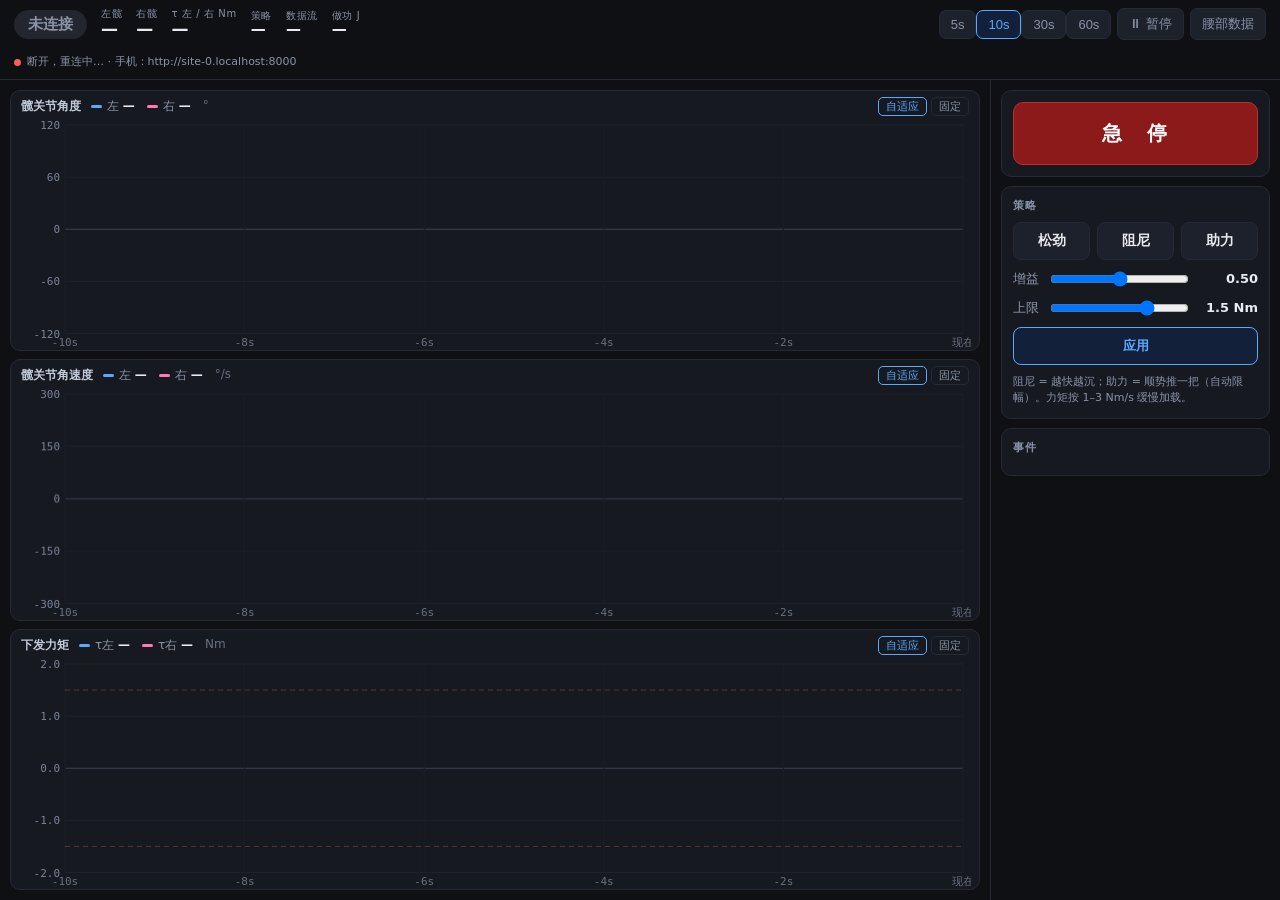
==== dashboard/index.html @ 12816935 "外骨骼上位机控制栈：串口桥、控制策略、安全层、实时监视器 - bridge: 3 Mbps 串口，180 Hz 数据流解析，100 Hz 力矩续发，断流自动重连，   腿板掉线检测，CSV 落盘，回放" ====
<!DOCTYPE html>
<html lang="zh-CN">
<head>
<meta charset="utf-8">
<meta name="viewport" content="width=device-width, initial-scale=1, maximum-scale=1, user-scalable=no">
<title>Exo Ghost 监视器</title>
<style>
  :root{
    --bg:#0e1013; --panel:#161920; --line:#252a35; --grid:#1e222b; --ink:#e8eaf0; --muted:#8a93a6;
    --green:#3ddc84; --red:#ff5d5d; --amber:#ffb454; --blue:#5aa9ff; --pink:#ff7ab6; --cyan:#4fd1d9; --violet:#b28dff;
  }
  *{box-sizing:border-box;-webkit-tap-highlight-color:transparent}
  html,body{height:100%}
  body{margin:0;background:var(--bg);color:var(--ink);font-family:-apple-system,"PingFang SC","Helvetica Neue",system-ui,sans-serif;font-size:14px;overflow:hidden}
  .app{display:flex;flex-direction:column;height:100vh}

  header{display:flex;gap:14px;align-items:center;padding:8px 14px;border-bottom:1px solid var(--line);flex-shrink:0;flex-wrap:wrap}
  .badge{font-weight:700;padding:5px 14px;border-radius:999px;font-size:15px;white-space:nowrap}
  .ARMED{background:#0e3d27;color:var(--green)} .TRIPPED{background:#4a1616;color:var(--red)}
  .LEGS_OFF{background:#463010;color:var(--amber)} .RECONN{background:#3a3410;color:var(--amber)} .OFFLINE{background:#23262e;color:var(--muted)}
  .stat{display:flex;flex-direction:column;line-height:1.15}
  .stat .l{font-size:10px;color:var(--muted);letter-spacing:.06em}
  .stat .v{font-size:17px;font-weight:600;font-variant-numeric:tabular-nums}
  .spacer{flex:1}
  .tools{display:flex;gap:6px;align-items:center}
  .tools button,.seg button{background:#1d212b;border:1px solid var(--line);color:var(--muted);border-radius:7px;padding:6px 11px;font-size:13px;cursor:pointer}
  .tools button.on,.seg button.on{border-color:var(--blue);color:var(--blue);background:#12203a}

  main{flex:1;display:flex;min-height:0}
  .charts{flex:1;display:flex;flex-direction:column;gap:8px;padding:10px;min-width:0;min-height:0;overflow:hidden}
  .chart{background:var(--panel);border:1px solid var(--line);border-radius:10px;padding:6px 8px 2px;display:flex;flex-direction:column;flex:1;min-height:130px;position:relative}
  .chart.sm{flex:0 0 118px}
  .chead{display:flex;align-items:baseline;gap:10px;font-size:12px;color:var(--muted);padding:0 2px 3px;flex-wrap:wrap}
  .chead .t{font-weight:600;color:#c3cad8}
  .chead .sc{margin-left:auto;display:flex;gap:4px}
  .chead .sc button{background:transparent;border:1px solid var(--line);color:var(--muted);border-radius:5px;padding:1px 7px;font-size:11px;cursor:pointer}
  .chead .sc button.on{border-color:var(--blue);color:var(--blue)}
  .leg{display:flex;gap:12px;font-variant-numeric:tabular-nums}
  .leg i{display:inline-block;width:11px;height:3px;vertical-align:middle;margin-right:5px;border-radius:2px}
  .leg b{font-weight:600;color:var(--ink)}
  .cwrap{flex:1;position:relative;min-height:0}
  canvas{position:absolute;left:0;top:0;width:100%;height:100%;display:block;touch-action:none}

  aside{width:290px;flex-shrink:0;border-left:1px solid var(--line);display:flex;flex-direction:column;padding:10px;gap:9px;overflow-y:auto}
  .card{background:var(--panel);border:1px solid var(--line);border-radius:10px;padding:11px}
  .card h3{margin:0 0 9px;font-size:11px;color:var(--muted);letter-spacing:.08em;font-weight:600}
  .row{display:flex;gap:7px}
  .row button{flex:1;background:#1d212b;border:1px solid var(--line);color:var(--ink);border-radius:8px;padding:9px 0;font-size:14px;font-weight:600;cursor:pointer}
  .row button.on{border-color:var(--blue);color:var(--blue);background:#12203a}
  .estop{width:100%;background:#8d1a1a;border:1px solid #bd2f2f;color:#fff;border-radius:10px;padding:17px;font-size:20px;font-weight:700;letter-spacing:.12em;cursor:pointer}
  .arm{width:100%;background:#17422e;border:1px solid #2d7a52;color:#cfffe6;border-radius:9px;padding:11px;font-weight:600;margin-top:8px;cursor:pointer}
  label.sl{display:flex;align-items:center;gap:9px;margin:9px 0;color:var(--muted);font-size:13px}
  label.sl input{flex:1} label.sl b{min-width:58px;text-align:right;color:var(--ink);font-variant-numeric:tabular-nums}
  .apply{width:100%;background:#12203a;border:1px solid var(--blue);color:var(--blue);border-radius:8px;padding:9px;font-weight:600;cursor:pointer}
  .log{font-family:ui-monospace,Menlo,monospace;font-size:11.5px;line-height:1.55;max-height:190px;overflow:auto}
  .log .err{color:var(--red)} .log .warn{color:var(--amber)} .log .ok{color:var(--green)}
  .foot{font-size:11px;color:var(--muted);line-height:1.5}
  .dot{display:inline-block;width:7px;height:7px;border-radius:50%;background:var(--red);margin-right:6px;vertical-align:middle}
  .dot.on{background:var(--green)}
  @media(max-width:860px){
    body{overflow:auto} .app{height:auto}
    main{flex-direction:column} aside{width:auto;border-left:none;border-top:1px solid var(--line)}
    .chart{min-height:150px} header{gap:10px}
  }
</style>
</head>
<body>
<div class="app">
<header>
  <span id="state" class="badge OFFLINE">未连接</span>
  <div class="stat"><span class="l">左髋</span><span class="v" id="vL">—</span></div>
  <div class="stat"><span class="l">右髋</span><span class="v" id="vR">—</span></div>
  <div class="stat"><span class="l">τ 左 / 右 Nm</span><span class="v" id="vT">—</span></div>
  <div class="stat"><span class="l">策略</span><span class="v" id="vP" style="font-size:15px">—</span></div>
  <div class="stat"><span class="l">数据流</span><span class="v" id="vHz" style="font-size:15px">—</span></div>
  <div class="stat"><span class="l">做功 J</span><span class="v" id="vW" style="font-size:15px">—</span></div>
  <div class="spacer"></div>
  <div class="tools">
    <div class="seg" id="win"><button data-w="5">5s</button><button data-w="10" class="on">10s</button><button data-w="30">30s</button><button data-w="60">60s</button></div>
    <button id="pause">⏸ 暂停</button>
    <button id="imu">腰部数据</button>
  </div>
  <span class="foot" style="width:100%"><span class="dot" id="dot"></span><span id="conn">未连接</span> · <span id="addr"></span></span>
</header>

<main>
  <section class="charts" id="charts"></section>
  <aside>
    <div class="card">
      <button class="estop" id="estop">急　停</button>
      <button class="arm" id="arm" style="display:none">确认安全，重新武装</button>
    </div>
    <div class="card">
      <h3>策略</h3>
      <div class="row"><button data-p="zero">松劲</button><button data-p="resist">阻尼</button><button data-p="assist">助力</button></div>
      <label class="sl">增益 <input type="range" id="sg" min="0" max="1" step="0.05" value="0.5"><b id="sgv">0.50</b></label>
      <label class="sl">上限 <input type="range" id="sm" min="0.2" max="2" step="0.1" value="1.5"><b id="smv">1.5 Nm</b></label>
      <button class="apply" id="apply">应用</button>
      <p class="foot" style="margin:9px 0 0">阻尼 = 越快越沉；助力 = 顺势推一把（自动限幅）。力矩按 1–3 Nm/s 缓慢加载。</p>
    </div>
    <div class="card"><h3>事件</h3><div class="log" id="log"></div></div>
  </aside>
</main>
</div>

<script>
(() => {
'use strict';
const $ = id => document.getElementById(id);
const host = location.hostname || 'localhost';
const WS = `ws://${host}:8765`;
$('addr').textContent = `手机：http://${host}:8000`;

// ---------- 数据缓冲（保留 120 秒，可回看） ----------
const KEEP = 120;
const T = [], V = [];                    // V[i] = 18 个字段的数组
const EVENTS = [];                       // {t, msg, level}
let status = null, paused = false, win = 10, showImu = false;
let cursor = null, cursorAt = 0;         // 十字准星时间（悬停/暂停时）；cursorAt = 最后一次移动的时刻

// 字段索引
const F = {ldeg:0, rdeg:1, ldps:2, rdps:3, tl:4, tr:5, scale:6, pitch:7, roll:8, yaw:9, gx:10, gy:11, gz:12, ax:13, ay:14, az:15, kpa:16};
const C = {blue:'#5aa9ff', pink:'#ff7ab6', green:'#3ddc84', amber:'#ffb454', cyan:'#4fd1d9', violet:'#b28dff'};

// 派生量
function val(v, key){
  if (key === 'acc')  return Math.hypot(v[F.ax], v[F.ay], v[F.az]);
  if (key === 'gyro') return Math.hypot(v[F.gx], v[F.gy], v[F.gz]);
  return v[F[key]];
}

// ---------- 图表定义：固定量程 + 可切自动 ----------
const CHARTS = [
  {id:'ang',   title:'髋关节角度',   unit:'°',    small:false, imu:false,
   fixed:[-120,120], ladder:[15,30,60,120],
   series:[{k:'ldeg', n:'左', c:C.blue}, {k:'rdeg', n:'右', c:C.pink}]},
  {id:'vel',   title:'髋关节角速度', unit:'°/s',  small:false, imu:false,
   fixed:[-300,300], ladder:[30,75,150,300],
   series:[{k:'ldps', n:'左', c:C.blue}, {k:'rdps', n:'右', c:C.pink}]},
  {id:'tau',   title:'下发力矩',     unit:'Nm',   small:false, imu:false,
   fixed:[-2,2], ladder:[0.25,0.5,1,2], limit:1.5,
   series:[{k:'tl', n:'τ左', c:C.blue}, {k:'tr', n:'τ右', c:C.pink}]},
  {id:'att',   title:'腰部姿态',     unit:'°',    small:true,  imu:true,
   fixed:[-180,180], ladder:[45,90,180],
   series:[{k:'pitch', n:'前后倾', c:C.cyan}, {k:'roll', n:'左右倾', c:C.violet}]},
  {id:'imu',   title:'腰部加速度 / 陀螺',  unit:'g · °/s',  small:true, imu:true,
   fixed:[0,4], ladder:[2,4], positive:true,
   series:[{k:'acc', n:'|a| g', c:C.green}, {k:'gyro', n:'|ω|/100', c:C.amber, div:100}]},
];
const fixedMode = {};   // true = 锁定最大量程；false = 自适应挡位（默认）
const curStep = {};     // 当前挡位（半量程）
const smallOK = {};     // 更小挡位已经够用的起始时刻（用于延迟缩小）

const host_el = $('charts');
for (const ch of CHARTS){
  const d = document.createElement('div');
  d.className = 'chart' + (ch.small ? ' sm' : '');
  d.id = 'c_' + ch.id;
  d.innerHTML = `<div class="chead"><span class="t">${ch.title}</span><span class="leg" id="lg_${ch.id}"></span>
    <span class="sc"><button data-a="1" class="on">自适应</button><button data-a="0">固定</button></span></div>
    <div class="cwrap"><canvas id="cv_${ch.id}"></canvas></div>`;
  host_el.appendChild(d);
  fixedMode[ch.id] = false; curStep[ch.id] = ch.ladder[ch.ladder.length-1]; smallOK[ch.id] = 0;
  d.querySelectorAll('.sc button').forEach(b => b.onclick = () => {
    fixedMode[ch.id] = b.dataset.a === '0';
    d.querySelectorAll('.sc button').forEach(x => x.classList.toggle('on', x === b));
  });
  if (ch.imu) d.style.display = 'none';
}

// ---------- 绘制 ----------
function fmt(v, dp){ const a = Math.abs(v); return v.toFixed(dp !== undefined ? dp : (a >= 100 ? 0 : a >= 10 ? 1 : 2)); }

function draw(){
  if (cursor !== null && !paused && performance.now() - cursorAt > 1500) cursor = null;   // 停住不动就回到最新值
  const t1 = T.length ? T[T.length-1] : 0, t0 = t1 - win;
  for (const ch of CHARTS){
    if (ch.imu && !showImu) continue;
    const cv = $('cv_' + ch.id); if (!cv) continue;
    const dpr = window.devicePixelRatio || 1, r = cv.getBoundingClientRect();
    if (r.width < 2) continue;
    if (cv.width !== (r.width*dpr|0) || cv.height !== (r.height*dpr|0)){ cv.width = r.width*dpr|0; cv.height = r.height*dpr|0; }
    const g = cv.getContext('2d'); g.setTransform(dpr,0,0,dpr,0,0);
    const w = r.width, h = r.height, pl = 46, pr = 8, pt = 6, pb = 15, pw = w-pl-pr, ph = h-pt-pb;
    g.clearRect(0,0,w,h);

    // 可见区间
    let i0 = 0; while (i0 < T.length && T[i0] < t0) i0++;

    // 量程：示波器式阶梯挡位，超了立刻放大，变小了等 3 秒再缩
    let lo, hi;
    const lad = ch.ladder, top = lad[lad.length-1];
    if (fixedMode[ch.id]){ curStep[ch.id] = top; }
    else {
      let mx = 0;
      for (const s of ch.series) for (let k=i0;k<T.length;k++){ const y = Math.abs(val(V[k], s.k)/(s.div||1)); if (y>mx) mx = y; }
      const need = lad.find(v => v >= mx*1.08) || top;
      const now = performance.now();
      if (need > curStep[ch.id]) { curStep[ch.id] = need; smallOK[ch.id] = 0; }          // 放大：立刻
      else if (need < curStep[ch.id]) {                                                  // 缩小：延迟 3 秒
        if (!smallOK[ch.id]) smallOK[ch.id] = now;
        else if (now - smallOK[ch.id] > 3000) { curStep[ch.id] = need; smallOK[ch.id] = 0; }
      } else smallOK[ch.id] = 0;
    }
    const st = curStep[ch.id];
    if (ch.positive){ lo = 0; hi = st; } else { lo = -st; hi = st; }
    const ticks = ch.positive ? [0, st/2, st] : [-st, -st/2, 0, st/2, st];

    const Y = v => pt + ph*((hi-v)/(hi-lo));
    const X = t => pl + pw*(1-(t1-t)/win);

    // 网格 + Y 轴刻度
    g.font = '11px ui-monospace,Menlo,monospace'; g.textAlign='right'; g.lineWidth = 1;
    for (const tk of ticks){
      const y = Y(tk); if (y < pt-1 || y > pt+ph+1) continue;
      g.strokeStyle = Math.abs(tk) < 1e-9 ? '#39404f' : 'var(--grid)';
      g.strokeStyle = Math.abs(tk) < 1e-9 ? '#3a4252' : '#1e222b';
      g.beginPath(); g.moveTo(pl,y); g.lineTo(w-pr,y); g.stroke();
      const dp = st >= 100 ? 0 : st >= 10 ? 0 : st >= 1 ? 1 : 2;
      g.fillStyle = '#7b8496'; g.fillText(tk.toFixed(dp), pl-5, y+4);
    }
    // 时间刻度
    g.textAlign='center';
    const step = win <= 5 ? 1 : win <= 10 ? 2 : win <= 30 ? 5 : 10;
    for (let s=0;s<=win;s+=step){
      const x = pl+pw*(1-s/win);
      g.strokeStyle='#1a1e26'; g.beginPath(); g.moveTo(x,pt); g.lineTo(x,pt+ph); g.stroke();
      g.fillStyle='#69707f'; g.fillText(s===0?'现在':`-${s}s`, x, h-3);
    }
    // 力矩上限参考线
    if (ch.limit && ch.limit <= hi){
      g.strokeStyle = '#ff5d5d55'; g.setLineDash([5,4]); g.lineWidth = 1;
      for (const v of [ch.limit, -ch.limit]){ const y = Y(v); g.beginPath(); g.moveTo(pl,y); g.lineTo(w-pr,y); g.stroke(); }
      g.setLineDash([]);
    }
    // 事件竖线
    for (const ev of EVENTS){
      if (ev.t < t0 || ev.t > t1) continue;
      const x = X(ev.t);
      g.strokeStyle = ev.level==='err' ? '#ff5d5d66' : ev.level==='warn' ? '#ffb45466' : '#5aa9ff44';
      g.setLineDash([3,3]); g.beginPath(); g.moveTo(x,pt); g.lineTo(x,pt+ph); g.stroke(); g.setLineDash([]);
    }
    // 曲线
    const legend = [];
    for (const s of ch.series){
      g.strokeStyle = s.c; g.lineWidth = 1.8; g.beginPath();
      let started = false;
      for (let k=i0;k<T.length;k++){
        const x = X(T[k]), y = Y(val(V[k], s.k)/(s.div||1));
        if (!started){ g.moveTo(x,y); started = true; } else g.lineTo(x,y);
      }
      g.stroke();
      // 图例读数：准星处或最新值
      let idx = T.length-1;
      if (cursor !== null){ idx = nearest(cursor); }
      const cur = idx >= 0 && V[idx] ? val(V[idx], s.k)/(s.div||1) : null;
      legend.push(`<span><i style="background:${s.c}"></i>${s.n} <b>${cur===null?'—':fmt(cur)}</b></span>`);
    }
    $('lg_'+ch.id).innerHTML = legend.join('') + `<span style="color:#69707f">${ch.unit}</span>`;

    // 准星
    if (cursor !== null && cursor >= t0 && cursor <= t1){
      const x = X(cursor);
      g.strokeStyle = '#ffffff55'; g.lineWidth = 1; g.beginPath(); g.moveTo(x,pt); g.lineTo(x,pt+ph); g.stroke();
    }
  }
  requestAnimationFrame(draw);
}
function nearest(t){
  let lo=0, hi=T.length-1;
  while (lo<hi){ const m=(lo+hi)>>1; if (T[m]<t) lo=m+1; else hi=m; }
  return lo;
}
requestAnimationFrame(draw);

// 准星交互：在任意图上移动/触摸
host_el.addEventListener('pointermove', e => {
  const cv = e.target.closest('canvas'); if (!cv || !T.length) { return; }
  const r = cv.getBoundingClientRect(), pl=46, pr=8, pw=r.width-pl-pr;
  const f = (e.clientX - r.left - pl)/pw;
  const t1 = T[T.length-1];
  cursor = t1 - win*(1-Math.max(0,Math.min(1,f)));
  cursorAt = performance.now();
});
host_el.addEventListener('pointerleave', () => { if (!paused) cursor = null; });

// ---------- WebSocket ----------
let ws;
function connect(){
  ws = new WebSocket(WS);
  ws.onopen = () => { $('conn').textContent='已连接'; $('dot').classList.add('on'); };
  ws.onclose = () => { $('conn').textContent='断开，重连中…'; $('dot').classList.remove('on'); setState('OFFLINE'); setTimeout(connect, 1000); };
  ws.onerror = () => ws.close();
  ws.onmessage = e => {
    const m = JSON.parse(e.data);
    if (m.k === 's'){
      if (paused) return;
      T.push(m.t); V.push(m.v);
      while (T.length && T[0] < m.t - KEEP){ T.shift(); V.shift(); }
      while (EVENTS.length && EVENTS[0].t < m.t - KEEP) EVENTS.shift();
      $('vL').textContent = m.v[F.ldeg].toFixed(1)+'°';
      $('vR').textContent = m.v[F.rdeg].toFixed(1)+'°';
      $('vT').textContent = `${m.v[F.tl]>=0?'+':''}${m.v[F.tl].toFixed(2)} / ${m.v[F.tr]>=0?'+':''}${m.v[F.tr].toFixed(2)}`;
    } else if (m.k === 'st'){
      status = m; setState(m.state);
      $('vP').textContent = {zero:'松劲', resist:'阻尼', assist:'助力', hold:'位置保持', torque:'恒定力矩'}[m.policy] || m.policy;
      $('vHz').textContent = m.hz.toFixed(0)+' Hz';
      $('vW').textContent = (m.work_J>=0?'+':'')+m.work_J.toFixed(1);
      $('arm').style.display = m.state==='TRIPPED' ? '' : 'none';
      document.querySelectorAll('[data-p]').forEach(b => b.classList.toggle('on', b.dataset.p===m.policy));
    } else if (m.k === 'ev'){
      EVENTS.push({t:m.t, msg:m.msg, level:m.level||'info'});
      const d = document.createElement('div'); d.className = m.level||'info';
      d.textContent = `[${new Date(m.t*1000).toTimeString().slice(0,8)}] ${m.msg}`;
      $('log').prepend(d); while ($('log').children.length > 60) $('log').removeChild($('log').lastChild);
    }
  };
}
function setState(s){
  const el = $('state'); el.className = 'badge '+s;
  el.textContent = {ARMED:'运行中', TRIPPED:'急停锁存', LEGS_OFF:'腿板掉线', RECONN:'重连中', OFFLINE:'未连接'}[s] || s;
}
connect();
const send = o => { if (ws && ws.readyState===1) ws.send(JSON.stringify(o)); };

// ---------- 控件 ----------
$('win').querySelectorAll('button').forEach(b => b.onclick = () => {
  win = +b.dataset.w; $('win').querySelectorAll('button').forEach(x=>x.classList.toggle('on', x===b));
});
$('pause').onclick = () => {
  paused = !paused; $('pause').classList.toggle('on', paused);
  $('pause').textContent = paused ? '▶ 继续' : '⏸ 暂停';
  if (!paused) cursor = null;
};
$('imu').onclick = () => {
  showImu = !showImu; $('imu').classList.toggle('on', showImu);
  CHARTS.filter(c=>c.imu).forEach(c => $('c_'+c.id).style.display = showImu ? '' : 'none');
};
let sel = 'resist';
document.querySelectorAll('[data-p]').forEach(b => b.onclick = () => {
  sel = b.dataset.p; document.querySelectorAll('[data-p]').forEach(x=>x.classList.toggle('on', x===b));
});
$('sg').oninput = () => $('sgv').textContent = (+$('sg').value).toFixed(2);
$('sm').oninput = () => $('smv').textContent = (+$('sm').value).toFixed(1)+' Nm';
$('apply').onclick = () => send({op:'policy', policy:sel, gain:+$('sg').value, max:+$('sm').value});
$('estop').onclick = () => send({op:'estop'});
$('arm').onclick = () => { if (confirm('确认现场安全，重新武装？（回到松劲）')) send({op:'arm'}); };
document.addEventListener('keydown', e => { if (e.key===' '){ e.preventDefault(); $('pause').click(); } });
})();
</script>
</body>
</html>
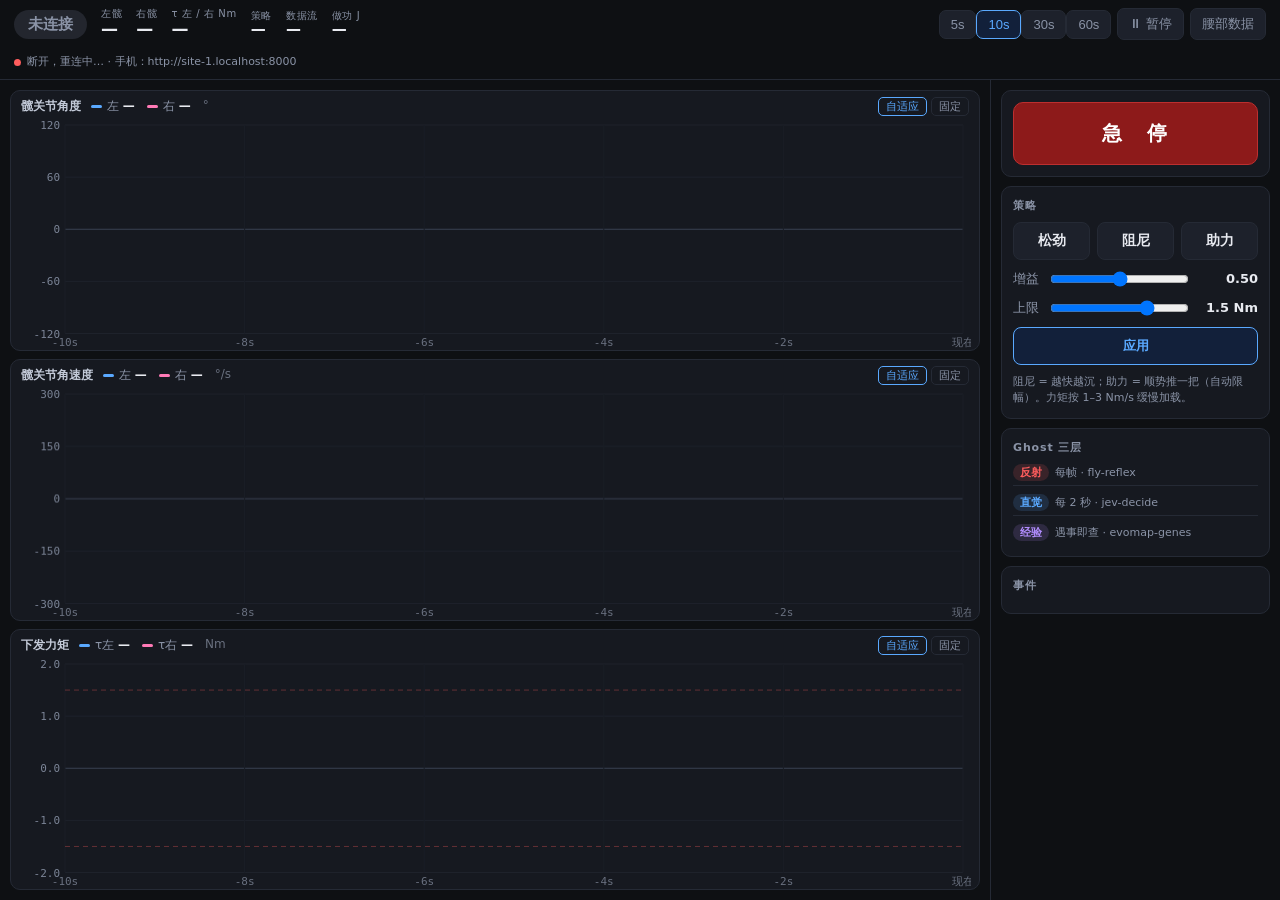
==== commit 08831243: "feat(仪表盘): 拆成 index/style/app/ghost 四个文件，并把 Ghost 三层画出来 原来 352 行全堆在 index.html 里（样式 + 结构 + 行为），改一处要在" ====
--- a/dashboard/index.html
+++ b/dashboard/index.html
@@ -4,65 +4,8 @@
 <meta charset="utf-8">
 <meta name="viewport" content="width=device-width, initial-scale=1, maximum-scale=1, user-scalable=no">
 <title>Exo Ghost 监视器</title>
-<style>
-  :root{
-    --bg:#0e1013; --panel:#161920; --line:#252a35; --grid:#1e222b; --ink:#e8eaf0; --muted:#8a93a6;
-    --green:#3ddc84; --red:#ff5d5d; --amber:#ffb454; --blue:#5aa9ff; --pink:#ff7ab6; --cyan:#4fd1d9; --violet:#b28dff;
-  }
-  *{box-sizing:border-box;-webkit-tap-highlight-color:transparent}
-  html,body{height:100%}
-  body{margin:0;background:var(--bg);color:var(--ink);font-family:-apple-system,"PingFang SC","Helvetica Neue",system-ui,sans-serif;font-size:14px;overflow:hidden}
-  .app{display:flex;flex-direction:column;height:100vh}
+<link rel="stylesheet" href="style.css">
 
-  header{display:flex;gap:14px;align-items:center;padding:8px 14px;border-bottom:1px solid var(--line);flex-shrink:0;flex-wrap:wrap}
-  .badge{font-weight:700;padding:5px 14px;border-radius:999px;font-size:15px;white-space:nowrap}
-  .ARMED{background:#0e3d27;color:var(--green)} .TRIPPED{background:#4a1616;color:var(--red)}
-  .LEGS_OFF{background:#463010;color:var(--amber)} .RECONN{background:#3a3410;color:var(--amber)} .OFFLINE{background:#23262e;color:var(--muted)}
-  .stat{display:flex;flex-direction:column;line-height:1.15}
-  .stat .l{font-size:10px;color:var(--muted);letter-spacing:.06em}
-  .stat .v{font-size:17px;font-weight:600;font-variant-numeric:tabular-nums}
-  .spacer{flex:1}
-  .tools{display:flex;gap:6px;align-items:center}
-  .tools button,.seg button{background:#1d212b;border:1px solid var(--line);color:var(--muted);border-radius:7px;padding:6px 11px;font-size:13px;cursor:pointer}
-  .tools button.on,.seg button.on{border-color:var(--blue);color:var(--blue);background:#12203a}
-
-  main{flex:1;display:flex;min-height:0}
-  .charts{flex:1;display:flex;flex-direction:column;gap:8px;padding:10px;min-width:0;min-height:0;overflow:hidden}
-  .chart{background:var(--panel);border:1px solid var(--line);border-radius:10px;padding:6px 8px 2px;display:flex;flex-direction:column;flex:1;min-height:130px;position:relative}
-  .chart.sm{flex:0 0 118px}
-  .chead{display:flex;align-items:baseline;gap:10px;font-size:12px;color:var(--muted);padding:0 2px 3px;flex-wrap:wrap}
-  .chead .t{font-weight:600;color:#c3cad8}
-  .chead .sc{margin-left:auto;display:flex;gap:4px}
-  .chead .sc button{background:transparent;border:1px solid var(--line);color:var(--muted);border-radius:5px;padding:1px 7px;font-size:11px;cursor:pointer}
-  .chead .sc button.on{border-color:var(--blue);color:var(--blue)}
-  .leg{display:flex;gap:12px;font-variant-numeric:tabular-nums}
-  .leg i{display:inline-block;width:11px;height:3px;vertical-align:middle;margin-right:5px;border-radius:2px}
-  .leg b{font-weight:600;color:var(--ink)}
-  .cwrap{flex:1;position:relative;min-height:0}
-  canvas{position:absolute;left:0;top:0;width:100%;height:100%;display:block;touch-action:none}
-
-  aside{width:290px;flex-shrink:0;border-left:1px solid var(--line);display:flex;flex-direction:column;padding:10px;gap:9px;overflow-y:auto}
-  .card{background:var(--panel);border:1px solid var(--line);border-radius:10px;padding:11px}
-  .card h3{margin:0 0 9px;font-size:11px;color:var(--muted);letter-spacing:.08em;font-weight:600}
-  .row{display:flex;gap:7px}
-  .row button{flex:1;background:#1d212b;border:1px solid var(--line);color:var(--ink);border-radius:8px;padding:9px 0;font-size:14px;font-weight:600;cursor:pointer}
-  .row button.on{border-color:var(--blue);color:var(--blue);background:#12203a}
-  .estop{width:100%;background:#8d1a1a;border:1px solid #bd2f2f;color:#fff;border-radius:10px;padding:17px;font-size:20px;font-weight:700;letter-spacing:.12em;cursor:pointer}
-  .arm{width:100%;background:#17422e;border:1px solid #2d7a52;color:#cfffe6;border-radius:9px;padding:11px;font-weight:600;margin-top:8px;cursor:pointer}
-  label.sl{display:flex;align-items:center;gap:9px;margin:9px 0;color:var(--muted);font-size:13px}
-  label.sl input{flex:1} label.sl b{min-width:58px;text-align:right;color:var(--ink);font-variant-numeric:tabular-nums}
-  .apply{width:100%;background:#12203a;border:1px solid var(--blue);color:var(--blue);border-radius:8px;padding:9px;font-weight:600;cursor:pointer}
-  .log{font-family:ui-monospace,Menlo,monospace;font-size:11.5px;line-height:1.55;max-height:190px;overflow:auto}
-  .log .err{color:var(--red)} .log .warn{color:var(--amber)} .log .ok{color:var(--green)}
-  .foot{font-size:11px;color:var(--muted);line-height:1.5}
-  .dot{display:inline-block;width:7px;height:7px;border-radius:50%;background:var(--red);margin-right:6px;vertical-align:middle}
-  .dot.on{background:var(--green)}
-  @media(max-width:860px){
-    body{overflow:auto} .app{height:auto}
-    main{flex-direction:column} aside{width:auto;border-left:none;border-top:1px solid var(--line)}
-    .chart{min-height:150px} header{gap:10px}
-  }
-</style>
 </head>
 <body>
 <div class="app">
@@ -98,255 +41,20 @@
       <button class="apply" id="apply">应用</button>
       <p class="foot" style="margin:9px 0 0">阻尼 = 越快越沉；助力 = 顺势推一把（自动限幅）。力矩按 1–3 Nm/s 缓慢加载。</p>
     </div>
+    <div class="card ghost">
+      <h3>Ghost 三层</h3>
+      <div class="glayer"><span class="gtag reflex">反射</span><span class="ghz">每帧 · fly-reflex</span>
+        <div id="gReflex"></div></div>
+      <div class="glayer"><span class="gtag intuit">直觉</span><span class="ghz">每 2 秒 · jev-decide</span>
+        <div id="gDecide"></div></div>
+      <div class="glayer"><span class="gtag memo">经验</span><span class="ghz">遇事即查 · evomap-genes</span>
+        <div id="gMemory"></div></div>
+    </div>
     <div class="card"><h3>事件</h3><div class="log" id="log"></div></div>
   </aside>
 </main>
 </div>
-
-<script>
-(() => {
-'use strict';
-const $ = id => document.getElementById(id);
-const host = location.hostname || 'localhost';
-const WS = `ws://${host}:8765`;
-$('addr').textContent = `手机：http://${host}:8000`;
-
-// ---------- 数据缓冲（保留 120 秒，可回看） ----------
-const KEEP = 120;
-const T = [], V = [];                    // V[i] = 18 个字段的数组
-const EVENTS = [];                       // {t, msg, level}
-let status = null, paused = false, win = 10, showImu = false;
-let cursor = null, cursorAt = 0;         // 十字准星时间（悬停/暂停时）；cursorAt = 最后一次移动的时刻
-
-// 字段索引
-const F = {ldeg:0, rdeg:1, ldps:2, rdps:3, tl:4, tr:5, scale:6, pitch:7, roll:8, yaw:9, gx:10, gy:11, gz:12, ax:13, ay:14, az:15, kpa:16};
-const C = {blue:'#5aa9ff', pink:'#ff7ab6', green:'#3ddc84', amber:'#ffb454', cyan:'#4fd1d9', violet:'#b28dff'};
-
-// 派生量
-function val(v, key){
-  if (key === 'acc')  return Math.hypot(v[F.ax], v[F.ay], v[F.az]);
-  if (key === 'gyro') return Math.hypot(v[F.gx], v[F.gy], v[F.gz]);
-  return v[F[key]];
-}
-
-// ---------- 图表定义：固定量程 + 可切自动 ----------
-const CHARTS = [
-  {id:'ang',   title:'髋关节角度',   unit:'°',    small:false, imu:false,
-   fixed:[-120,120], ladder:[15,30,60,120],
-   series:[{k:'ldeg', n:'左', c:C.blue}, {k:'rdeg', n:'右', c:C.pink}]},
-  {id:'vel',   title:'髋关节角速度', unit:'°/s',  small:false, imu:false,
-   fixed:[-300,300], ladder:[30,75,150,300],
-   series:[{k:'ldps', n:'左', c:C.blue}, {k:'rdps', n:'右', c:C.pink}]},
-  {id:'tau',   title:'下发力矩',     unit:'Nm',   small:false, imu:false,
-   fixed:[-2,2], ladder:[0.25,0.5,1,2], limit:1.5,
-   series:[{k:'tl', n:'τ左', c:C.blue}, {k:'tr', n:'τ右', c:C.pink}]},
-  {id:'att',   title:'腰部姿态',     unit:'°',    small:true,  imu:true,
-   fixed:[-180,180], ladder:[45,90,180],
-   series:[{k:'pitch', n:'前后倾', c:C.cyan}, {k:'roll', n:'左右倾', c:C.violet}]},
-  {id:'imu',   title:'腰部加速度 / 陀螺',  unit:'g · °/s',  small:true, imu:true,
-   fixed:[0,4], ladder:[2,4], positive:true,
-   series:[{k:'acc', n:'|a| g', c:C.green}, {k:'gyro', n:'|ω|/100', c:C.amber, div:100}]},
-];
-const fixedMode = {};   // true = 锁定最大量程；false = 自适应挡位（默认）
-const curStep = {};     // 当前挡位（半量程）
-const smallOK = {};     // 更小挡位已经够用的起始时刻（用于延迟缩小）
-
-const host_el = $('charts');
-for (const ch of CHARTS){
-  const d = document.createElement('div');
-  d.className = 'chart' + (ch.small ? ' sm' : '');
-  d.id = 'c_' + ch.id;
-  d.innerHTML = `<div class="chead"><span class="t">${ch.title}</span><span class="leg" id="lg_${ch.id}"></span>
-    <span class="sc"><button data-a="1" class="on">自适应</button><button data-a="0">固定</button></span></div>
-    <div class="cwrap"><canvas id="cv_${ch.id}"></canvas></div>`;
-  host_el.appendChild(d);
-  fixedMode[ch.id] = false; curStep[ch.id] = ch.ladder[ch.ladder.length-1]; smallOK[ch.id] = 0;
-  d.querySelectorAll('.sc button').forEach(b => b.onclick = () => {
-    fixedMode[ch.id] = b.dataset.a === '0';
-    d.querySelectorAll('.sc button').forEach(x => x.classList.toggle('on', x === b));
-  });
-  if (ch.imu) d.style.display = 'none';
-}
-
-// ---------- 绘制 ----------
-function fmt(v, dp){ const a = Math.abs(v); return v.toFixed(dp !== undefined ? dp : (a >= 100 ? 0 : a >= 10 ? 1 : 2)); }
-
-function draw(){
-  if (cursor !== null && !paused && performance.now() - cursorAt > 1500) cursor = null;   // 停住不动就回到最新值
-  const t1 = T.length ? T[T.length-1] : 0, t0 = t1 - win;
-  for (const ch of CHARTS){
-    if (ch.imu && !showImu) continue;
-    const cv = $('cv_' + ch.id); if (!cv) continue;
-    const dpr = window.devicePixelRatio || 1, r = cv.getBoundingClientRect();
-    if (r.width < 2) continue;
-    if (cv.width !== (r.width*dpr|0) || cv.height !== (r.height*dpr|0)){ cv.width = r.width*dpr|0; cv.height = r.height*dpr|0; }
-    const g = cv.getContext('2d'); g.setTransform(dpr,0,0,dpr,0,0);
-    const w = r.width, h = r.height, pl = 46, pr = 8, pt = 6, pb = 15, pw = w-pl-pr, ph = h-pt-pb;
-    g.clearRect(0,0,w,h);
-
-    // 可见区间
-    let i0 = 0; while (i0 < T.length && T[i0] < t0) i0++;
-
-    // 量程：示波器式阶梯挡位，超了立刻放大，变小了等 3 秒再缩
-    let lo, hi;
-    const lad = ch.ladder, top = lad[lad.length-1];
-    if (fixedMode[ch.id]){ curStep[ch.id] = top; }
-    else {
-      let mx = 0;
-      for (const s of ch.series) for (let k=i0;k<T.length;k++){ const y = Math.abs(val(V[k], s.k)/(s.div||1)); if (y>mx) mx = y; }
-      const need = lad.find(v => v >= mx*1.08) || top;
-      const now = performance.now();
-      if (need > curStep[ch.id]) { curStep[ch.id] = need; smallOK[ch.id] = 0; }          // 放大：立刻
-      else if (need < curStep[ch.id]) {                                                  // 缩小：延迟 3 秒
-        if (!smallOK[ch.id]) smallOK[ch.id] = now;
-        else if (now - smallOK[ch.id] > 3000) { curStep[ch.id] = need; smallOK[ch.id] = 0; }
-      } else smallOK[ch.id] = 0;
-    }
-    const st = curStep[ch.id];
-    if (ch.positive){ lo = 0; hi = st; } else { lo = -st; hi = st; }
-    const ticks = ch.positive ? [0, st/2, st] : [-st, -st/2, 0, st/2, st];
-
-    const Y = v => pt + ph*((hi-v)/(hi-lo));
-    const X = t => pl + pw*(1-(t1-t)/win);
-
-    // 网格 + Y 轴刻度
-    g.font = '11px ui-monospace,Menlo,monospace'; g.textAlign='right'; g.lineWidth = 1;
-    for (const tk of ticks){
-      const y = Y(tk); if (y < pt-1 || y > pt+ph+1) continue;
-      g.strokeStyle = Math.abs(tk) < 1e-9 ? '#39404f' : 'var(--grid)';
-      g.strokeStyle = Math.abs(tk) < 1e-9 ? '#3a4252' : '#1e222b';
-      g.beginPath(); g.moveTo(pl,y); g.lineTo(w-pr,y); g.stroke();
-      const dp = st >= 100 ? 0 : st >= 10 ? 0 : st >= 1 ? 1 : 2;
-      g.fillStyle = '#7b8496'; g.fillText(tk.toFixed(dp), pl-5, y+4);
-    }
-    // 时间刻度
-    g.textAlign='center';
-    const step = win <= 5 ? 1 : win <= 10 ? 2 : win <= 30 ? 5 : 10;
-    for (let s=0;s<=win;s+=step){
-      const x = pl+pw*(1-s/win);
-      g.strokeStyle='#1a1e26'; g.beginPath(); g.moveTo(x,pt); g.lineTo(x,pt+ph); g.stroke();
-      g.fillStyle='#69707f'; g.fillText(s===0?'现在':`-${s}s`, x, h-3);
-    }
-    // 力矩上限参考线
-    if (ch.limit && ch.limit <= hi){
-      g.strokeStyle = '#ff5d5d55'; g.setLineDash([5,4]); g.lineWidth = 1;
-      for (const v of [ch.limit, -ch.limit]){ const y = Y(v); g.beginPath(); g.moveTo(pl,y); g.lineTo(w-pr,y); g.stroke(); }
-      g.setLineDash([]);
-    }
-    // 事件竖线
-    for (const ev of EVENTS){
-      if (ev.t < t0 || ev.t > t1) continue;
-      const x = X(ev.t);
-      g.strokeStyle = ev.level==='err' ? '#ff5d5d66' : ev.level==='warn' ? '#ffb45466' : '#5aa9ff44';
-      g.setLineDash([3,3]); g.beginPath(); g.moveTo(x,pt); g.lineTo(x,pt+ph); g.stroke(); g.setLineDash([]);
-    }
-    // 曲线
-    const legend = [];
-    for (const s of ch.series){
-      g.strokeStyle = s.c; g.lineWidth = 1.8; g.beginPath();
-      let started = false;
-      for (let k=i0;k<T.length;k++){
-        const x = X(T[k]), y = Y(val(V[k], s.k)/(s.div||1));
-        if (!started){ g.moveTo(x,y); started = true; } else g.lineTo(x,y);
-      }
-      g.stroke();
-      // 图例读数：准星处或最新值
-      let idx = T.length-1;
-      if (cursor !== null){ idx = nearest(cursor); }
-      const cur = idx >= 0 && V[idx] ? val(V[idx], s.k)/(s.div||1) : null;
-      legend.push(`<span><i style="background:${s.c}"></i>${s.n} <b>${cur===null?'—':fmt(cur)}</b></span>`);
-    }
-    $('lg_'+ch.id).innerHTML = legend.join('') + `<span style="color:#69707f">${ch.unit}</span>`;
-
-    // 准星
-    if (cursor !== null && cursor >= t0 && cursor <= t1){
-      const x = X(cursor);
-      g.strokeStyle = '#ffffff55'; g.lineWidth = 1; g.beginPath(); g.moveTo(x,pt); g.lineTo(x,pt+ph); g.stroke();
-    }
-  }
-  requestAnimationFrame(draw);
-}
-function nearest(t){
-  let lo=0, hi=T.length-1;
-  while (lo<hi){ const m=(lo+hi)>>1; if (T[m]<t) lo=m+1; else hi=m; }
-  return lo;
-}
-requestAnimationFrame(draw);
-
-// 准星交互：在任意图上移动/触摸
-host_el.addEventListener('pointermove', e => {
-  const cv = e.target.closest('canvas'); if (!cv || !T.length) { return; }
-  const r = cv.getBoundingClientRect(), pl=46, pr=8, pw=r.width-pl-pr;
-  const f = (e.clientX - r.left - pl)/pw;
-  const t1 = T[T.length-1];
-  cursor = t1 - win*(1-Math.max(0,Math.min(1,f)));
-  cursorAt = performance.now();
-});
-host_el.addEventListener('pointerleave', () => { if (!paused) cursor = null; });
-
-// ---------- WebSocket ----------
-let ws;
-function connect(){
-  ws = new WebSocket(WS);
-  ws.onopen = () => { $('conn').textContent='已连接'; $('dot').classList.add('on'); };
-  ws.onclose = () => { $('conn').textContent='断开，重连中…'; $('dot').classList.remove('on'); setState('OFFLINE'); setTimeout(connect, 1000); };
-  ws.onerror = () => ws.close();
-  ws.onmessage = e => {
-    const m = JSON.parse(e.data);
-    if (m.k === 's'){
-      if (paused) return;
-      T.push(m.t); V.push(m.v);
-      while (T.length && T[0] < m.t - KEEP){ T.shift(); V.shift(); }
-      while (EVENTS.length && EVENTS[0].t < m.t - KEEP) EVENTS.shift();
-      $('vL').textContent = m.v[F.ldeg].toFixed(1)+'°';
-      $('vR').textContent = m.v[F.rdeg].toFixed(1)+'°';
-      $('vT').textContent = `${m.v[F.tl]>=0?'+':''}${m.v[F.tl].toFixed(2)} / ${m.v[F.tr]>=0?'+':''}${m.v[F.tr].toFixed(2)}`;
-    } else if (m.k === 'st'){
-      status = m; setState(m.state);
-      $('vP').textContent = {zero:'松劲', resist:'阻尼', assist:'助力', hold:'位置保持', torque:'恒定力矩'}[m.policy] || m.policy;
-      $('vHz').textContent = m.hz.toFixed(0)+' Hz';
-      $('vW').textContent = (m.work_J>=0?'+':'')+m.work_J.toFixed(1);
-      $('arm').style.display = m.state==='TRIPPED' ? '' : 'none';
-      document.querySelectorAll('[data-p]').forEach(b => b.classList.toggle('on', b.dataset.p===m.policy));
-    } else if (m.k === 'ev'){
-      EVENTS.push({t:m.t, msg:m.msg, level:m.level||'info'});
-      const d = document.createElement('div'); d.className = m.level||'info';
-      d.textContent = `[${new Date(m.t*1000).toTimeString().slice(0,8)}] ${m.msg}`;
-      $('log').prepend(d); while ($('log').children.length > 60) $('log').removeChild($('log').lastChild);
-    }
-  };
-}
-function setState(s){
-  const el = $('state'); el.className = 'badge '+s;
-  el.textContent = {ARMED:'运行中', TRIPPED:'急停锁存', LEGS_OFF:'腿板掉线', RECONN:'重连中', OFFLINE:'未连接'}[s] || s;
-}
-connect();
-const send = o => { if (ws && ws.readyState===1) ws.send(JSON.stringify(o)); };
-
-// ---------- 控件 ----------
-$('win').querySelectorAll('button').forEach(b => b.onclick = () => {
-  win = +b.dataset.w; $('win').querySelectorAll('button').forEach(x=>x.classList.toggle('on', x===b));
-});
-$('pause').onclick = () => {
-  paused = !paused; $('pause').classList.toggle('on', paused);
-  $('pause').textContent = paused ? '▶ 继续' : '⏸ 暂停';
-  if (!paused) cursor = null;
-};
-$('imu').onclick = () => {
-  showImu = !showImu; $('imu').classList.toggle('on', showImu);
-  CHARTS.filter(c=>c.imu).forEach(c => $('c_'+c.id).style.display = showImu ? '' : 'none');
-};
-let sel = 'resist';
-document.querySelectorAll('[data-p]').forEach(b => b.onclick = () => {
-  sel = b.dataset.p; document.querySelectorAll('[data-p]').forEach(x=>x.classList.toggle('on', x===b));
-});
-$('sg').oninput = () => $('sgv').textContent = (+$('sg').value).toFixed(2);
-$('sm').oninput = () => $('smv').textContent = (+$('sm').value).toFixed(1)+' Nm';
-$('apply').onclick = () => send({op:'policy', policy:sel, gain:+$('sg').value, max:+$('sm').value});
-$('estop').onclick = () => send({op:'estop'});
-$('arm').onclick = () => { if (confirm('确认现场安全，重新武装？（回到松劲）')) send({op:'arm'}); };
-document.addEventListener('keydown', e => { if (e.key===' '){ e.preventDefault(); $('pause').click(); } });
-})();
-</script>
+<script src="ghost.js"></script>
+<script src="app.js"></script>
 </body>
 </html>
--- a/dashboard/style.css
+++ b/dashboard/style.css
@@ -0,0 +1,85 @@
+/* Exo Ghost 监视器的样式。改配色只动 :root 里的变量。 */
+:root{
+    --bg:#0e1013; --panel:#161920; --line:#252a35; --grid:#1e222b; --ink:#e8eaf0; --muted:#8a93a6;
+    --green:#3ddc84; --red:#ff5d5d; --amber:#ffb454; --blue:#5aa9ff; --pink:#ff7ab6; --cyan:#4fd1d9; --violet:#b28dff;
+  }
+  *{box-sizing:border-box;-webkit-tap-highlight-color:transparent}
+  html,body{height:100%}
+  body{margin:0;background:var(--bg);color:var(--ink);font-family:-apple-system,"PingFang SC","Helvetica Neue",system-ui,sans-serif;font-size:14px;overflow:hidden}
+  .app{display:flex;flex-direction:column;height:100vh}
+
+  header{display:flex;gap:14px;align-items:center;padding:8px 14px;border-bottom:1px solid var(--line);flex-shrink:0;flex-wrap:wrap}
+  .badge{font-weight:700;padding:5px 14px;border-radius:999px;font-size:15px;white-space:nowrap}
+  .ARMED{background:#0e3d27;color:var(--green)} .TRIPPED{background:#4a1616;color:var(--red)}
+  .LEGS_OFF{background:#463010;color:var(--amber)} .RECONN{background:#3a3410;color:var(--amber)} .OFFLINE{background:#23262e;color:var(--muted)}
+  .stat{display:flex;flex-direction:column;line-height:1.15}
+  .stat .l{font-size:10px;color:var(--muted);letter-spacing:.06em}
+  .stat .v{font-size:17px;font-weight:600;font-variant-numeric:tabular-nums}
+  .spacer{flex:1}
+  .tools{display:flex;gap:6px;align-items:center}
+  .tools button,.seg button{background:#1d212b;border:1px solid var(--line);color:var(--muted);border-radius:7px;padding:6px 11px;font-size:13px;cursor:pointer}
+  .tools button.on,.seg button.on{border-color:var(--blue);color:var(--blue);background:#12203a}
+
+  main{flex:1;display:flex;min-height:0}
+  .charts{flex:1;display:flex;flex-direction:column;gap:8px;padding:10px;min-width:0;min-height:0;overflow:hidden}
+  .chart{background:var(--panel);border:1px solid var(--line);border-radius:10px;padding:6px 8px 2px;display:flex;flex-direction:column;flex:1;min-height:130px;position:relative}
+  .chart.sm{flex:0 0 118px}
+  .chead{display:flex;align-items:baseline;gap:10px;font-size:12px;color:var(--muted);padding:0 2px 3px;flex-wrap:wrap}
+  .chead .t{font-weight:600;color:#c3cad8}
+  .chead .sc{margin-left:auto;display:flex;gap:4px}
+  .chead .sc button{background:transparent;border:1px solid var(--line);color:var(--muted);border-radius:5px;padding:1px 7px;font-size:11px;cursor:pointer}
+  .chead .sc button.on{border-color:var(--blue);color:var(--blue)}
+  .leg{display:flex;gap:12px;font-variant-numeric:tabular-nums}
+  .leg i{display:inline-block;width:11px;height:3px;vertical-align:middle;margin-right:5px;border-radius:2px}
+  .leg b{font-weight:600;color:var(--ink)}
+  .cwrap{flex:1;position:relative;min-height:0}
+  canvas{position:absolute;left:0;top:0;width:100%;height:100%;display:block;touch-action:none}
+
+  aside{width:290px;flex-shrink:0;border-left:1px solid var(--line);display:flex;flex-direction:column;padding:10px;gap:9px;overflow-y:auto}
+  .card{background:var(--panel);border:1px solid var(--line);border-radius:10px;padding:11px}
+  .card h3{margin:0 0 9px;font-size:11px;color:var(--muted);letter-spacing:.08em;font-weight:600}
+  .row{display:flex;gap:7px}
+  .row button{flex:1;background:#1d212b;border:1px solid var(--line);color:var(--ink);border-radius:8px;padding:9px 0;font-size:14px;font-weight:600;cursor:pointer}
+  .row button.on{border-color:var(--blue);color:var(--blue);background:#12203a}
+  .estop{width:100%;background:#8d1a1a;border:1px solid #bd2f2f;color:#fff;border-radius:10px;padding:17px;font-size:20px;font-weight:700;letter-spacing:.12em;cursor:pointer}
+  .arm{width:100%;background:#17422e;border:1px solid #2d7a52;color:#cfffe6;border-radius:9px;padding:11px;font-weight:600;margin-top:8px;cursor:pointer}
+  label.sl{display:flex;align-items:center;gap:9px;margin:9px 0;color:var(--muted);font-size:13px}
+  label.sl input{flex:1} label.sl b{min-width:58px;text-align:right;color:var(--ink);font-variant-numeric:tabular-nums}
+  .apply{width:100%;background:#12203a;border:1px solid var(--blue);color:var(--blue);border-radius:8px;padding:9px;font-weight:600;cursor:pointer}
+  .log{font-family:ui-monospace,Menlo,monospace;font-size:11.5px;line-height:1.55;max-height:190px;overflow:auto}
+  .log .err{color:var(--red)} .log .warn{color:var(--amber)} .log .ok{color:var(--green)}
+  .foot{font-size:11px;color:var(--muted);line-height:1.5}
+  .dot{display:inline-block;width:7px;height:7px;border-radius:50%;background:var(--red);margin-right:6px;vertical-align:middle}
+  .dot.on{background:var(--green)}
+  @media(max-width:860px){
+    body{overflow:auto} .app{height:auto}
+    main{flex-direction:column} aside{width:auto;border-left:none;border-top:1px solid var(--line)}
+    .chart{min-height:150px} header{gap:10px}
+  }
+
+/* ---------- Ghost 三层面板 ---------- */
+.card.ghost{ font-size:12px }
+.glayer{ border-top:1px solid var(--line); padding:8px 0 4px }
+.glayer:first-of-type{ border-top:0; padding-top:0 }
+.gtag{ display:inline-block; font-size:11px; font-weight:700; padding:1px 7px; border-radius:999px; margin-right:6px }
+.gtag.reflex{ background:rgba(255,93,93,.15); color:var(--red) }
+.gtag.intuit{ background:rgba(90,169,255,.15); color:var(--blue) }
+.gtag.memo{ background:rgba(178,141,255,.15); color:var(--violet) }
+.ghz{ color:var(--muted); font-size:11px }
+.gline{ margin:5px 0; line-height:1.5 }
+.gline.err{ color:var(--red) } .gline .warn,.gline.warn{ color:var(--amber) } .gline .ok{ color:var(--green) }
+.gnote{ color:var(--muted); font-size:11px; line-height:1.5; margin:4px 0 0 }
+.gthr{ color:var(--muted); font-size:11px; margin-left:4px }
+.gbar{ display:inline-block; width:64px; height:6px; border-radius:3px; background:var(--grid);
+       vertical-align:middle; margin:0 5px; overflow:hidden }
+.gbar i{ display:block; height:100%; background:var(--blue) }
+.gbar i.ok{ background:var(--green) } .gbar i.warn{ background:var(--amber) } .gbar i.hi{ background:var(--blue) }
+.grow{ display:flex; align-items:center; gap:4px; margin:2px 0; color:var(--muted) }
+.grow span{ width:36px } .grow b{ color:var(--ink); font-variant-numeric:tabular-nums }
+.grow .gbar{ flex:1; width:auto }
+.gchips{ margin:6px 0 0 } 
+.gchip{ display:inline-block; background:var(--grid); border-radius:4px; padding:1px 6px;
+        margin:0 4px 4px 0; color:var(--muted); font-size:11px }
+.gchip b{ color:var(--ink); font-variant-numeric:tabular-nums }
+.gsteps{ margin:5px 0 0; padding-left:18px; color:var(--muted); line-height:1.6 }
+.gsteps li{ margin:2px 0 }
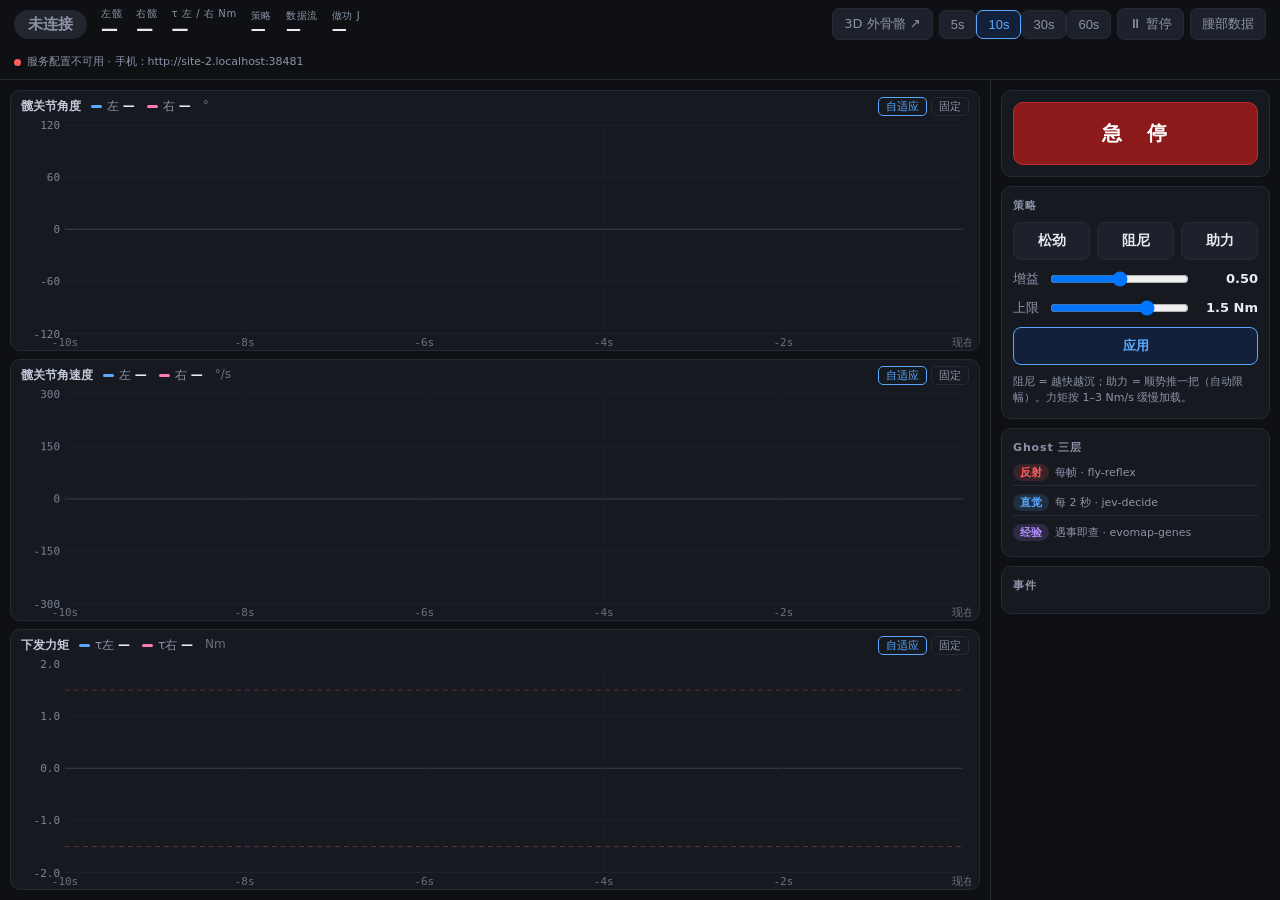
==== commit 0094e60a: "Add Hypershell X Max S 3D twin with real, sim, and replay modes" ====
--- a/dashboard/index.html
+++ b/dashboard/index.html
@@ -19,6 +19,7 @@
   <div class="stat"><span class="l">做功 J</span><span class="v" id="vW" style="font-size:15px">—</span></div>
   <div class="spacer"></div>
   <div class="tools">
+    <a href="twin.html" target="_blank" rel="noopener">3D 外骨骼 ↗</a>
     <div class="seg" id="win"><button data-w="5">5s</button><button data-w="10" class="on">10s</button><button data-w="30">30s</button><button data-w="60">60s</button></div>
     <button id="pause">⏸ 暂停</button>
     <button id="imu">腰部数据</button>
--- a/dashboard/style.css
+++ b/dashboard/style.css
@@ -11,13 +11,13 @@
   header{display:flex;gap:14px;align-items:center;padding:8px 14px;border-bottom:1px solid var(--line);flex-shrink:0;flex-wrap:wrap}
   .badge{font-weight:700;padding:5px 14px;border-radius:999px;font-size:15px;white-space:nowrap}
   .ARMED{background:#0e3d27;color:var(--green)} .TRIPPED{background:#4a1616;color:var(--red)}
-  .LEGS_OFF{background:#463010;color:var(--amber)} .RECONN{background:#3a3410;color:var(--amber)} .OFFLINE{background:#23262e;color:var(--muted)}
+  .LEGS_OFF{background:#463010;color:var(--amber)} .RECONN,.QUIET{background:#3a3410;color:var(--amber)} .OFFLINE{background:#23262e;color:var(--muted)}
   .stat{display:flex;flex-direction:column;line-height:1.15}
   .stat .l{font-size:10px;color:var(--muted);letter-spacing:.06em}
   .stat .v{font-size:17px;font-weight:600;font-variant-numeric:tabular-nums}
   .spacer{flex:1}
   .tools{display:flex;gap:6px;align-items:center}
-  .tools button,.seg button{background:#1d212b;border:1px solid var(--line);color:var(--muted);border-radius:7px;padding:6px 11px;font-size:13px;cursor:pointer}
+  .tools button,.tools a,.seg button{background:#1d212b;border:1px solid var(--line);color:var(--muted);border-radius:7px;padding:6px 11px;font-size:13px;cursor:pointer;text-decoration:none}
   .tools button.on,.seg button.on{border-color:var(--blue);color:var(--blue);background:#12203a}
 
   main{flex:1;display:flex;min-height:0}
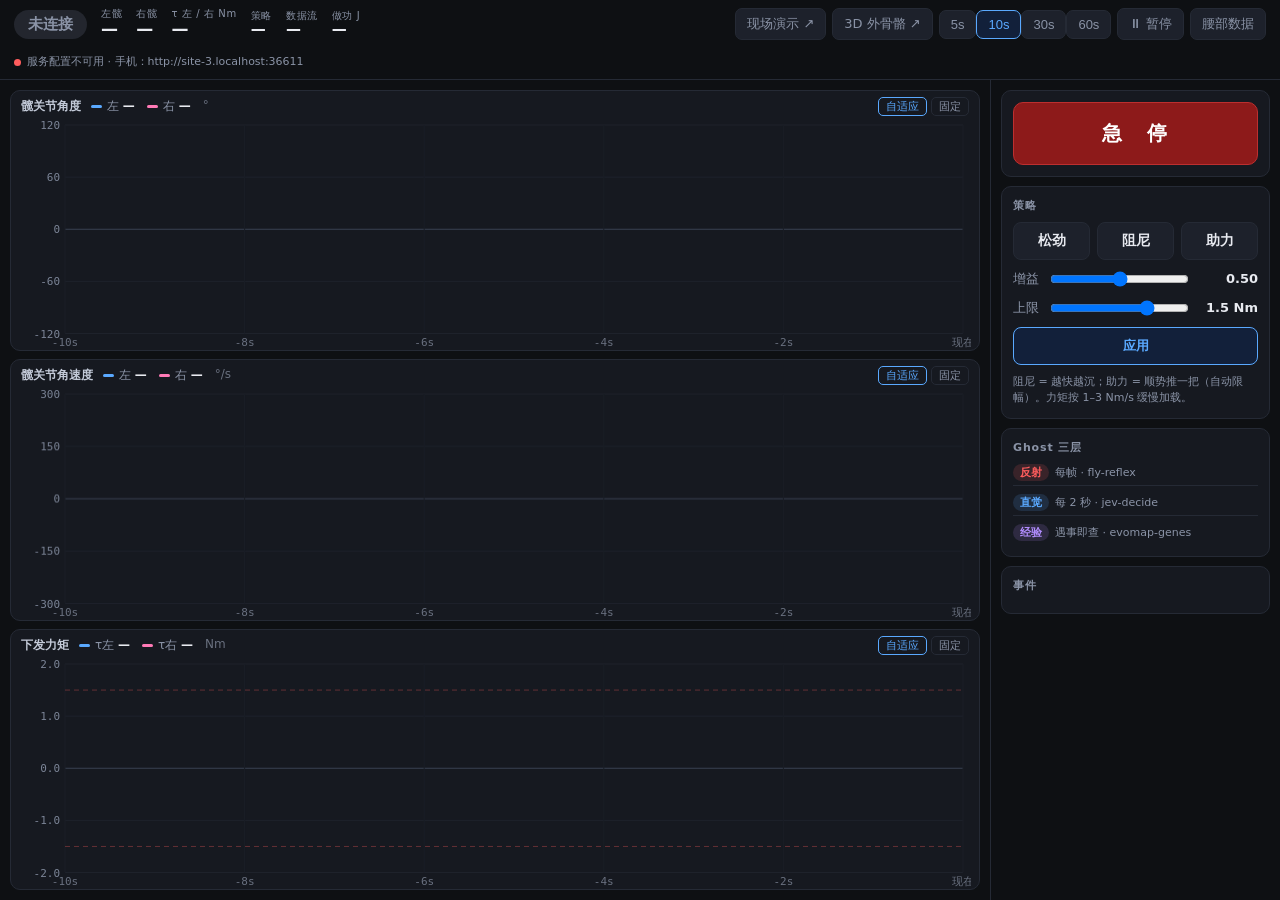
==== commit 7bc3be34: "Add read-only live demo and restore legacy chart connection" ====
--- a/dashboard/index.html
+++ b/dashboard/index.html
@@ -19,6 +19,7 @@
   <div class="stat"><span class="l">做功 J</span><span class="v" id="vW" style="font-size:15px">—</span></div>
   <div class="spacer"></div>
   <div class="tools">
+    <a href="demo.html" target="_blank" rel="noopener">现场演示 ↗</a>
     <a href="twin.html" target="_blank" rel="noopener">3D 外骨骼 ↗</a>
     <div class="seg" id="win"><button data-w="5">5s</button><button data-w="10" class="on">10s</button><button data-w="30">30s</button><button data-w="60">60s</button></div>
     <button id="pause">⏸ 暂停</button>
